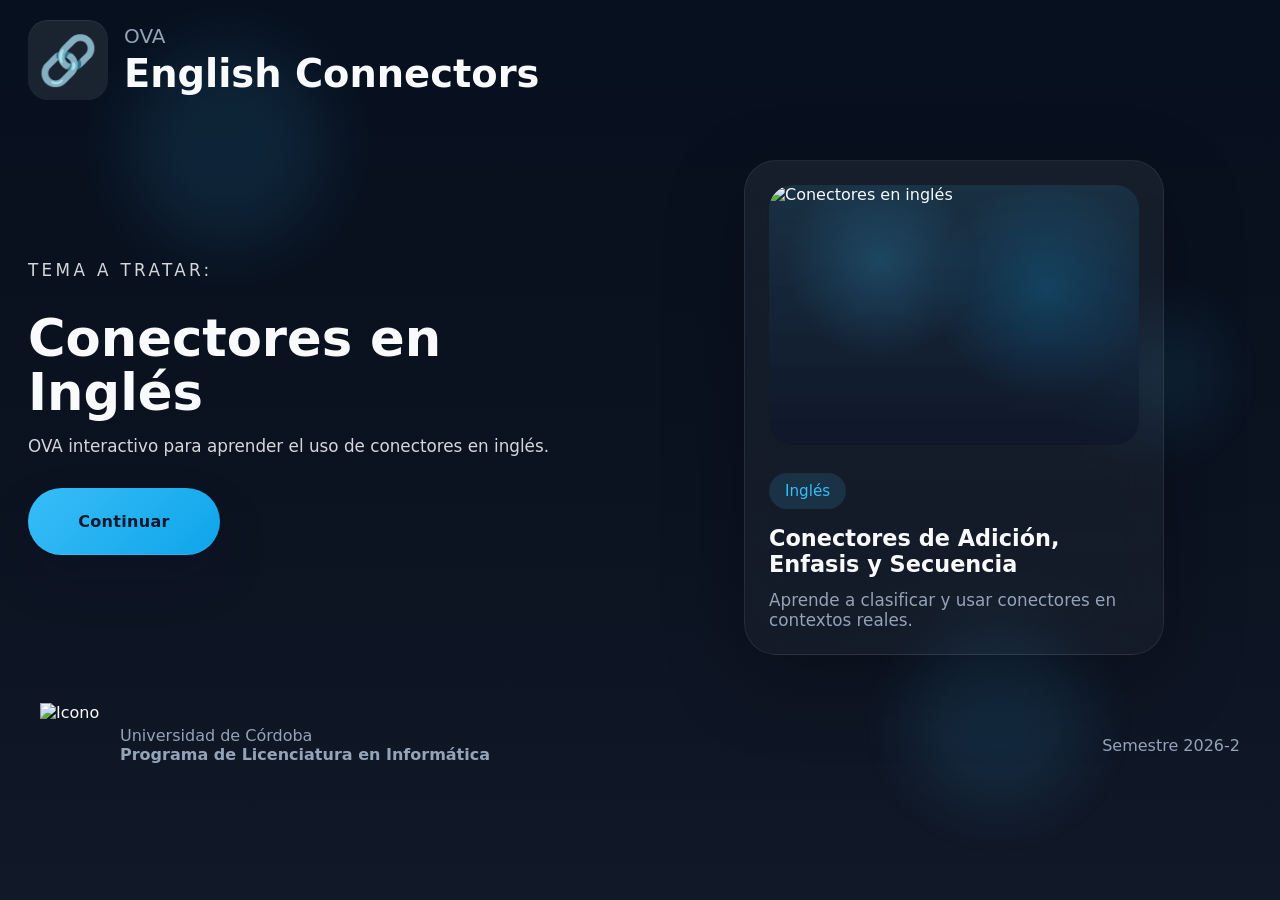
==== index.html @ f87dc325 "Merge pull request #2 from acevedocristian650-ai/w sisa" ====
<!DOCTYPE html>
<html lang="es">
<head>
  <meta charset="UTF-8" />
  <meta name="viewport" content="width=device-width, initial-scale=1.0" />
  <title>OVA - English Connectors</title>
  <link rel="stylesheet" href="styles.css" />
</head>
<body>
  <div class="landing-page">
    <div class="landing-topbar">
      <div class="brand-logo">
        <span class="brand-icon">🔗</span>
        <div>
          <p class="brand-label">OVA</p>
          <h1 class="brand-title">English Connectors</h1>
        </div>
      </div>
    </div>

    <main class="landing-hero">
      <div class="hero-copy">
        <p class="eyebrow">Tema a tratar:</p>
        <h2>Conectores en Inglés</h2>
        <p>OVA interactivo para aprender el uso de conectores en inglés.</p>
        <a class="button button-primary" href="dashboard.html">Continuar</a>
      </div>

      <div class="hero-visual">
        <div class="hero-card">
          <div class="hero-image" aria-hidden="true">
            <img src="Conectores-en-ingles.webp" alt="Conectores en inglés" style="width: 100%; height: 100%; object-fit: cover; border-radius: 24px;" />
          </div>
          <div class="hero-copy-card">
            <span class="tag">Inglés</span>
            <h3>Conectores de Adición, Enfasis y Secuencia</h3>
            <p>Aprende a clasificar y usar conectores en contextos reales.</p>
          </div>
        </div>
      </div>
    </main>

    <div class="landing-background">
      <span class="bubble bubble-1"></span>
      <span class="bubble bubble-2"></span>
      <span class="bubble bubble-3"></span>
    </div>

    <footer class="footer footer-landing">
      <div class="footer-group">
        <div class="footer-brand">
          <img src="Escudo-Universidad-de-Cordoba-1.png" alt="Icono" width="64" height="84">
          <div>
            <p>Universidad de Córdoba</p>
            <strong>Programa de Licenciatura en Informática</strong>
          </div>
        </div>
        <p class="footer-meta">Semestre 2026-2</p>
      </div>
    </footer>
  </div>
</body>
</html>
---- styles.css ----
:root {
  --bg: #0b1220;
  --surface: #111827;
  --surface-soft: #161f34;
  --surface-bright: #1e293b;
  --surface-soft-light: #111827;
  --text: #f8fafc;
  --text-secondary: #94a3b8;
  --accent: #38bdf8;
  --accent-strong: #0ea5e9;
  --accent-soft: #7dd3fc;
  --success: #22c55e;
  --warning: #f59e0b;
  --danger: #ef4444;
  --border: rgba(148, 163, 184, 0.18);
  --shadow: 0 25px 80px rgba(0, 0, 0, 0.25);
}

* {
  box-sizing: border-box;
}

html {
  scroll-behavior: smooth;
  min-height: 100%;
}

body {
  margin: 0;
  min-height: 100vh;
  font-family: "Inter", system-ui, -apple-system, BlinkMacSystemFont, "Segoe UI", sans-serif;
  background: linear-gradient(180deg, #07101e 0%, #0b1220 55%, #111827 100%);
  color: var(--text);
}

a {
  color: inherit;
  text-decoration: none;
}

button,
.button {
  font: inherit;
  border: none;
  cursor: pointer;
  outline: none;
  text-decoration: none;
}

.button {
  display: inline-flex;
  align-items: center;
  justify-content: center;
  padding: 1.25rem 2.5rem;
  min-height: 4.2rem;
  min-width: 12rem;
  border-radius: 999px;
  letter-spacing: 0.02em;
  font-weight: 700;
  font-size: 1rem;
  background: linear-gradient(135deg, var(--accent), var(--accent-strong));
  color: #0f172a;
  box-shadow: 0 24px 45px rgba(15, 23, 42, 0.28), inset 0 -1px 0 rgba(255, 255, 255, 0.08);
  transition: transform 0.2s ease, background 0.2s ease, box-shadow 0.2s ease, filter 0.2s ease;
  will-change: transform, box-shadow;
}

.button:hover,
.button:focus-visible {
  transform: translateY(-2px) scale(1.02);
}

.button:focus-visible {
  box-shadow: 0 0 0 4px rgba(56, 189, 248, 0.18), 0 24px 45px rgba(15, 23, 42, 0.28);
}

.button:active {
  transform: translateY(0) scale(0.98);
}

.button-primary {
  background: linear-gradient(135deg, var(--accent), var(--accent-strong));
  color: #0f172a;
}

.button-secondary {
  background: linear-gradient(135deg, rgba(255, 255, 255, 0.08), rgba(255, 255, 255, 0.14));
  color: var(--text);
  border: 1px solid rgba(255, 255, 255, 0.14);
  box-shadow: 0 18px 35px rgba(15, 23, 42, 0.22);
}

.button-secondary:hover,
.button-secondary:focus-visible {
  background: linear-gradient(135deg, rgba(56, 189, 248, 0.16), rgba(255, 255, 255, 0.18));
  color: var(--text);
}

.landing-page,
.dashboard-page {
  min-height: 100vh;
  position: relative;
  display: flex;
  flex-direction: column;
}

.landing-topbar,
.dashboard-header {
  display: flex;
  justify-content: space-between;
  align-items: center;
  padding: 1.25rem 1.75rem;
  position: relative;
  z-index: 2;
}

.brand-logo,
.dashboard-brand {
  display: inline-flex;
  align-items: center;
  gap: 1rem;
}

.brand-icon,
.dashboard-icon {
  display: inline-flex;
  align-items: center;
  justify-content: center;
  width: 5rem;
  height: 5rem;
  border-radius: 20px;
  background: rgba(255, 255, 255, 0.08);
  color: var(--accent);
  font-size: 3rem;
  box-shadow: inset 0 1px 0 rgba(255, 255, 255, 0.08);
}

.brand-label,
.dashboard-label {
  margin: 0;
  color: var(--text-secondary);
  font-size: 1.25rem;
}

.brand-title,
.dashboard-title {
  margin: 0.15rem 0 0;
  font-size: clamp(2rem, 3vw, 3rem);
}

.hero-copy {
  max-width: 540px;
}

.eyebrow {
  font-size: 0.95rem;
  margin: 0 0 1rem;
  color: var(--accent-soft);
  text-transform: uppercase;
  letter-spacing: 0.2em;
}

.landing-hero {
  display: grid;
  grid-template-columns: 1fr 1fr;
  gap: 2rem;
  align-items: center;
  padding: 2.5rem 1.75rem 1.5rem;
  position: relative;
  z-index: 2;
}

.landing-hero h2 {
  font-size: clamp(2.2rem, 4vw, 3.2rem);
  line-height: 1.05;
  margin: 0 0 1rem;
}

.landing-hero p {
  font-size: 1.05rem;
  color: rgba(248, 250, 252, 0.85);
  margin: 0 0 2rem;
}

.hero-visual {
  display: flex;
  justify-content: center;
}

.hero-card {
  width: min(100%, 420px);
  border-radius: 32px;
  background: linear-gradient(180deg, rgba(255,255,255,0.06), rgba(255,255,255,0.03));
  border: 1px solid rgba(255, 255, 255, 0.08);
  padding: 1.5rem;
  box-shadow: var(--shadow);
  backdrop-filter: blur(18px);
}

.hero-image {
  position: relative;
  min-height: 260px;
  border-radius: 24px;
  background: radial-gradient(circle at 30% 30%, rgba(56, 189, 248, 0.2), transparent 30%),
              radial-gradient(circle at 75% 40%, rgba(14, 165, 233, 0.22), transparent 35%),
              linear-gradient(180deg, rgba(56, 189, 248, 0.12), rgba(15, 23, 42, 0.8));
  overflow: hidden;
  display: grid;
  place-items: center;
}

.math-symbol,
.hero-number {
  position: absolute;
  font-weight: 800;
  color: rgba(255,255,255,0.88);
  text-shadow: 0 20px 40px rgba(0,0,0,0.2);
}

.math-symbol.plus { top: 18%; left: 25%; font-size: 4.5rem; }
.math-symbol.minus { top: 58%; right: 16%; font-size: 5rem; }
.math-symbol.equals { bottom: 16%; left: 28%; font-size: 3.5rem; }
.hero-number { font-size: 6rem; }
.hero-number.small { top: 38%; right: 30%; font-size: 4rem; }

.hero-copy-card {
  margin-top: 1.75rem;
}

.tag {
  display: inline-flex;
  padding: 0.55rem 1rem;
  border-radius: 999px;
  background: rgba(56, 189, 248, 0.14);
  color: var(--accent);
  font-size: 0.95rem;
  margin-bottom: 1rem;
}

.hero-copy-card h3 {
  margin: 0 0 0.85rem;
  font-size: 1.4rem;
}

.hero-copy-card p {
  margin: 0;
  color: var(--text-secondary);
}

.landing-background {
  position: absolute;
  inset: 0;
  overflow: hidden;
  z-index: 1;
}

.bubble {
  position: absolute;
  border-radius: 999px;
  background: rgba(56, 189, 248, 0.12);
  filter: blur(30px);
  opacity: 0.9;
  animation: float 10s ease-in-out infinite alternate;
}

.bubble-1 { width: 200px; height: 200px; top: 5%; left: 10%; }
.bubble-2 { width: 180px; height: 180px; bottom: 10%; right: 15%; animation-duration: 12s; }
.bubble-3 { width: 120px; height: 120px; top: 35%; right: 5%; animation-duration: 8s; }

@keyframes float {
  from { transform: translateY(0px) translateX(0px); }
  to { transform: translateY(-32px) translateX(18px); }
}

.footer {
  position: relative;
  z-index: 2;
}

.footer-landing {
  padding: 1.5rem 1.75rem 2rem;
}

.footer-group {
  display: flex;
  flex-wrap: wrap;
  justify-content: space-between;
  align-items: center;
  gap: 1rem;
  max-width: 1200px;
  margin: 0 auto;
}

.footer-brand {
  display: flex;
  align-items: center;
  gap: 1rem;
}

.footer-logo {
  display: inline-flex;
  align-items: center;
  justify-content: center;
  width: 3rem;
  height: 3rem;
  border-radius: 14px;
  background: rgba(56, 189, 248, 0.16);
  font-size: 1.5rem;
}

.footer-brand p,
.footer-brand strong,
.footer-meta {
  margin: 0;
  color: var(--text-secondary);
}

.dashboard-page {
  min-height: 100vh;
  background: linear-gradient(180deg, #07101e 0%, #0c1526 45%, #0d172b 100%);
}

.dashboard-header {
  border-bottom: 1px solid rgba(255,255,255,0.08);
}

.dashboard-title {
  font-size: clamp(1.6rem, 2.5vw, 2.2rem);
}

.dashboard-layout {
  display: grid;
  grid-template-columns: 280px 1fr;
  gap: 1.5rem;
  padding: 2rem;
  max-width: 1400px;
  margin: 0 auto 3rem;
}

.sidebar {
  background: rgba(255,255,255,0.04);
  border: 1px solid rgba(255,255,255,0.08);
  border-radius: 28px;
  padding: 1.5rem;
  min-height: 620px;
  display: flex;
  flex-direction: column;
  gap: 1rem;
}

.sidebar h2 {
  margin: 0 0 1rem;
  font-size: 1.05rem;
  color: var(--text-secondary);
  letter-spacing: 0.08em;
  text-transform: uppercase;
}

.nav-link {
  display: grid;
  grid-template-columns: auto 1fr;
  gap: 1rem;
  align-items: center;
  padding: 1.1rem 1rem;
  border-radius: 22px;
  background: rgba(255, 255, 255, 0.04);
  color: var(--text);
  box-shadow: 0 12px 30px rgba(0, 0, 0, 0.12);
  transition: background 0.2s ease, transform 0.2s ease, box-shadow 0.2s ease;
}

.nav-link:hover,
.nav-link.active {
  background: rgba(56, 189, 248, 0.18);
  transform: translateX(4px);
  box-shadow: 0 18px 40px rgba(8, 25, 52, 0.18);
}

.nav-link:focus-visible {
  outline: none;
  box-shadow: 0 0 0 4px rgba(56, 189, 248, 0.18), 0 12px 30px rgba(0, 0, 0, 0.12);
}

.nav-link-icon {
  width: 4.5rem;
  height: 4.5rem;
  border-radius: 20px;
  display: grid;
  place-items: center;
  background: rgba(255,255,255,0.08);
  font-size: 3rem;
}

.nav-link span {
  display: block;
}

.nav-link .nav-label {
  font-weight: 600;
}

.nav-link .nav-description {
  font-size: 0.92rem;
  color: var(--text-secondary);
}

.dashboard-main {
  display: grid;
  gap: 1.5rem;
}

.panel {
  display: none;
}

.panel.active {
  display: block;
}

.panel-card {
  background: rgba(255,255,255,0.04);
  border: 1px solid rgba(255,255,255,0.08);
  border-radius: 28px;
  padding: 2rem;
  box-shadow: var(--shadow);
}

.panel-card h2 {
  margin-top: 0;
  font-size: clamp(1.4rem, 2.2vw, 1.9rem);
  font-weight: 800;
  color: var(--text);
  margin-bottom: 0.8rem;
}

.evaluation-meta {
  display: flex;
  align-items: flex-start;
  justify-content: space-between;
  gap: 1rem;
  flex-wrap: wrap;
}

.evaluation-score {
  font-size: clamp(2rem, 4vw, 3.5rem);
  font-weight: 900;
  color: var(--accent);
  line-height: 1;
  min-width: 9rem;
  text-align: right;
}

.evaluation-score.success {
  color: var(--success);
}

.evaluation-score.error {
  color: var(--danger);
}

.evaluation-score.warning {
  color: var(--warning);
}

.panel-card p,
.panel-card li {
  color: var(--text-secondary);
}

.debate-activity {
  margin: 1.75rem 0 2.5rem;
  padding: 1.5rem;
  border: 1px solid var(--border);
  border-radius: 22px;
  background: rgba(17, 24, 39, 0.62);
}

.debate-activity h3 {
  margin-top: 0;
}

.debate-activity h4 {
  margin: 1.5rem 0 0.5rem;
  font-size: 1.1rem;
}

.debate-intro,
.debate-instructions {
  margin-bottom: 1rem;
}

.activity-meta {
  display: grid;
  grid-template-columns: repeat(auto-fit, minmax(220px, 1fr));
  gap: 0.75rem;
  margin: 1.25rem 0;
}

.activity-meta div {
  padding: 0.9rem 1rem;
  border: 1px solid var(--border);
  border-radius: 14px;
  background: rgba(255, 255, 255, 0.035);
}

.activity-meta dt {
  margin-bottom: 0.3rem;
  color: var(--accent-soft);
  font-weight: 700;
}

.activity-meta dd {
  margin: 0;
  color: var(--text-secondary);
}

.debate-transcript {
  display: grid;
  gap: 0.75rem;
  margin: 1rem 0 1.25rem;
}

.debate-line {
  margin: 0;
  padding: 1rem;
  border: 1px solid var(--border);
  border-radius: 14px;
  background: rgba(255, 255, 255, 0.035);
  line-height: 1.8;
}

.debate-line strong {
  color: var(--accent-soft);
}

.debate-select {
  max-width: 100%;
  margin: 0.15rem 0.2rem;
  padding: 0.35rem 0.55rem;
  border: 1px solid rgba(56, 189, 248, 0.45);
  border-radius: 8px;
  background: var(--surface-bright);
  color: var(--text);
  font: inherit;
}

.debate-select:focus-visible,
.debate-select.correct {
  outline: 2px solid var(--success);
  outline-offset: 2px;
}

.debate-select.incorrect {
  outline: 2px solid var(--danger);
  outline-offset: 2px;
}

.glossary-term {
  color: var(--accent-soft);
  text-decoration: underline dotted;
  text-underline-offset: 3px;
  cursor: help;
}

.glossary-term:focus-visible {
  outline: 2px solid var(--accent);
  outline-offset: 2px;
  border-radius: 2px;
}

.sr-only {
  position: absolute;
  width: 1px;
  height: 1px;
  padding: 0;
  margin: -1px;
  overflow: hidden;
  clip: rect(0, 0, 0, 0);
  white-space: nowrap;
  border: 0;
}

.debate-feedback:not([hidden]),
#purpose-feedback:not([hidden]) {
  display: block;
  margin-top: 1rem;
  padding: 1rem 1.1rem;
  border-radius: 14px;
  line-height: 1.6;
}

.debate-feedback p {
  margin: 0.35rem 0;
}

.debate-purpose {
  margin-top: 1.75rem;
  padding-top: 1rem;
  border-top: 1px solid var(--border);
}

.debate-purpose-options {
  display: grid;
  gap: 0.75rem;
  margin: 1rem 0;
}

.argument-activity {
  margin: 1.75rem 0 2.5rem;
  padding: 1.5rem;
  border: 1px solid var(--border);
  border-radius: 22px;
  background: rgba(17, 24, 39, 0.62);
}

.argument-activity h3 {
  margin-top: 0;
}

.argument-activity h4 {
  margin: 0 0 0.85rem;
  color: var(--accent-soft);
}

.highlight-tools {
  display: flex;
  flex-wrap: wrap;
  align-items: center;
  gap: 0.65rem;
  margin: 1.25rem 0;
}

.highlight-tool {
  min-height: 2.8rem;
  padding: 0.65rem 0.9rem;
  border: 1px solid var(--border);
  border-radius: 12px;
  background: rgba(255, 255, 255, 0.07);
  color: var(--text);
  font: inherit;
  font-size: 0.9rem;
  cursor: pointer;
}

.highlight-tool[aria-pressed="true"],
.highlight-tool:hover,
.highlight-tool:focus-visible {
  border-color: var(--accent);
  background: rgba(56, 189, 248, 0.17);
}

.highlight-tool.highlight-clear {
  color: var(--text-secondary);
}

.highlight-status {
  color: var(--text-secondary);
  font-size: 0.9rem;
}

.split-screen-reader {
  display: grid;
  grid-template-columns: repeat(2, minmax(0, 1fr));
  gap: 1rem;
  margin: 1.25rem 0;
}

.opinion-text {
  padding: 1.25rem;
  border: 1px solid var(--border);
  border-radius: 18px;
  background: rgba(255, 255, 255, 0.04);
}

.opinion-text p {
  line-height: 1.8;
}

.opinion-text .text-source-note {
  margin-bottom: 0;
  padding-top: 0.85rem;
  border-top: 1px solid var(--border);
  font-size: 0.88rem;
}

.highlight-token {
  margin: 0;
  padding: 0.08rem 0.2rem;
  border: 1px dashed rgba(148, 163, 184, 0.5);
  border-radius: 4px;
  background: transparent;
  color: var(--text);
  font: inherit;
  cursor: pointer;
}

.highlight-token:hover,
.highlight-token:focus-visible {
  outline: 2px solid var(--accent);
  outline-offset: 2px;
}

.highlight-token.highlighted-cause {
  border-color: #38bdf8;
  background: rgba(56, 189, 248, 0.3);
  color: #e0f2fe;
}

.highlight-token.highlighted-contrast {
  border-color: #fb923c;
  background: rgba(251, 146, 60, 0.28);
  color: #ffedd5;
}

.highlight-token.highlight-correct {
  box-shadow: 0 0 0 2px rgba(34, 197, 94, 0.7);
}

.highlight-token.highlight-incorrect {
  box-shadow: 0 0 0 2px rgba(239, 68, 68, 0.75);
}

.argument-judgment {
  margin-top: 1.75rem;
  padding-top: 1.25rem;
  border-top: 1px solid var(--border);
}

.argument-options {
  display: grid;
  gap: 0.75rem;
  margin: 1rem 0;
}

@media (max-width: 720px) {
  .split-screen-reader {
    grid-template-columns: 1fr;
  }
}

.ethical-simulator {
  margin: 1.75rem 0 2.5rem;
  padding: 1.5rem;
  border: 1px solid var(--border);
  border-radius: 22px;
  background: rgba(17, 24, 39, 0.62);
}

.ethical-simulator h3 {
  margin-top: 0;
}

.ethical-simulator h4 {
  margin: 1.5rem 0 0.75rem;
  color: var(--accent-soft);
}

.simulator-instructions {
  margin-bottom: 0.75rem;
}

.simulated-data-note {
  padding: 0.8rem 1rem;
  border-left: 3px solid var(--warning);
  border-radius: 8px;
  background: rgba(245, 158, 11, 0.08);
  font-size: 0.92rem;
}

.phone-evidence-grid {
  display: grid;
  grid-template-columns: repeat(auto-fit, minmax(230px, 1fr));
  gap: 1rem;
  margin: 1.25rem 0;
}

.phone-evidence-card {
  display: flex;
  flex-direction: column;
  align-items: flex-start;
  padding: 1.15rem;
  border: 1px solid var(--border);
  border-radius: 18px;
  background: rgba(255, 255, 255, 0.045);
}

.evidence-category {
  margin-bottom: 0.7rem;
  color: var(--accent-soft);
  font-size: 0.86rem;
  font-weight: 700;
  text-transform: uppercase;
  letter-spacing: 0.04em;
}

.evidence-stat {
  color: var(--text);
  font-size: 1.8rem;
  font-weight: 800;
}

.phone-evidence-card p {
  margin: 0.4rem 0 0.75rem;
}

.phone-evidence-card blockquote {
  margin: 0 0 0.85rem;
  padding-left: 0.85rem;
  border-left: 2px solid rgba(56, 189, 248, 0.55);
  color: var(--text);
  font-style: italic;
}

.evidence-source {
  margin-top: auto;
  color: var(--text-secondary);
  font-size: 0.78rem;
}

.stance-choices {
  display: flex;
  flex-wrap: wrap;
  gap: 0.75rem;
  margin: 1rem 0;
}

.stance-choice {
  min-height: 3rem;
  padding: 0.8rem 1.2rem;
  border: 1px solid rgba(56, 189, 248, 0.38);
  border-radius: 14px;
  background: rgba(56, 189, 248, 0.1);
  color: var(--text);
  font: inherit;
  font-weight: 700;
  cursor: pointer;
  transition: background 0.2s ease, transform 0.2s ease;
}

.stance-choice:hover,
.stance-choice:focus-visible,
.stance-choice[aria-pressed="true"] {
  background: rgba(56, 189, 248, 0.25);
  transform: translateY(-1px);
}

.phone-dialogue:not([hidden]) {
  margin-top: 1.25rem;
  padding: 1.25rem;
  border: 1px solid var(--border);
  border-radius: 18px;
  background: rgba(255, 255, 255, 0.035);
}

.dialogue-progress {
  margin-top: 0;
  color: var(--text-secondary);
  font-size: 0.9rem;
}

.rector-line {
  padding: 1rem;
  border-radius: 14px;
  background: rgba(56, 189, 248, 0.1);
  color: var(--text);
  line-height: 1.7;
}

.dialogue-choices {
  display: grid;
  gap: 0.75rem;
}

.decision-option {
  padding: 1rem;
  border: 1px solid var(--border);
  border-radius: 14px;
  background: rgba(255, 255, 255, 0.045);
  color: var(--text);
  font: inherit;
  line-height: 1.6;
  text-align: left;
  cursor: pointer;
  transition: background 0.2s ease, border-color 0.2s ease;
}

.decision-option:hover,
.decision-option:focus-visible {
  border-color: var(--accent);
  background: rgba(56, 189, 248, 0.12);
}

.decision-option.correct {
  border-color: rgba(34, 197, 94, 0.7);
  background: rgba(34, 197, 94, 0.14);
}

.decision-option.incorrect {
  border-color: rgba(239, 68, 68, 0.7);
  background: rgba(239, 68, 68, 0.14);
}

#dialogue-feedback:not([hidden]),
.simulator-result:not([hidden]) {
  display: block;
  margin: 1rem 0;
  padding: 1rem 1.1rem;
  border-radius: 14px;
  line-height: 1.6;
}

@media (max-width: 620px) {
  .ethical-simulator {
    padding: 1rem;
  }

  .stance-choices {
    flex-direction: column;
  }
}

.logic-puzzle {
  margin: 1.75rem 0 2.5rem;
  padding: 1.5rem;
  border: 1px solid var(--border);
  border-radius: 22px;
  background: rgba(17, 24, 39, 0.62);
}

.logic-puzzle h3 {
  margin-top: 0;
}

.punctuation-infographic {
  margin: 1.25rem 0;
  border: 1px solid var(--border);
  border-radius: 14px;
  background: rgba(255, 255, 255, 0.04);
}

.punctuation-infographic summary {
  padding: 1rem;
  color: var(--accent-soft);
  font-weight: 700;
  cursor: pointer;
}

.punctuation-guide {
  padding: 0 1rem 1rem;
}

.punctuation-guide li {
  margin: 0.45rem 0;
}

.punctuation-guide code {
  color: #bae6fd;
}

.logic-workspace {
  display: grid;
  grid-template-columns: minmax(220px, 0.8fr) minmax(0, 1.6fr);
  gap: 1.25rem;
  margin: 1.25rem 0;
  align-items: start;
}

.logic-bank-panel,
.logic-timeline-panel {
  min-width: 0;
  padding: 1rem;
  border: 1px solid var(--border);
  border-radius: 18px;
  background: rgba(255, 255, 255, 0.035);
}

.logic-bank-panel h4,
.logic-timeline-panel h4 {
  margin-top: 0.25rem;
  color: var(--accent-soft);
}

.logic-bank {
  display: grid;
  gap: 0.65rem;
  min-height: 5rem;
}

.logic-block {
  width: 100%;
  padding: 0.85rem;
  border: 1px solid rgba(56, 189, 248, 0.35);
  border-radius: 12px;
  background: rgba(56, 189, 248, 0.08);
  color: var(--text);
  font: inherit;
  line-height: 1.5;
  text-align: left;
  cursor: grab;
}

.logic-block:hover,
.logic-block:focus-visible,
.logic-block.selected {
  border-color: var(--accent);
  background: rgba(56, 189, 248, 0.18);
}

.logic-block.dragging {
  opacity: 0.55;
}

.logic-slot {
  display: grid;
  grid-template-columns: 2rem minmax(0, 1fr);
  gap: 0.65rem;
  align-items: center;
  margin: 0.55rem 0;
}

.logic-slot-number {
  display: grid;
  width: 2rem;
  height: 2rem;
  place-items: center;
  border-radius: 50%;
  background: rgba(56, 189, 248, 0.14);
  color: var(--accent-soft);
  font-weight: 700;
}

.logic-drop-area {
  display: grid;
  min-height: 4.25rem;
  padding: 0.45rem;
  border: 2px dashed rgba(148, 163, 184, 0.35);
  border-radius: 14px;
  background: rgba(255, 255, 255, 0.025);
}

.logic-drop-area:empty::before {
  align-self: center;
  padding: 0.5rem;
  color: var(--text-secondary);
  content: "Drop a text block here";
  font-size: 0.88rem;
  text-align: center;
}

.logic-drop-area.dragover,
.logic-bank.dragover {
  border-color: var(--accent);
  background: rgba(56, 189, 248, 0.11);
}

.logic-slot.correct .logic-drop-area {
  border-color: var(--success);
}

.logic-slot.incorrect .logic-drop-area,
.logic-link.incorrect {
  border-color: var(--danger);
}

.logic-link {
  display: grid;
  grid-template-columns: repeat(2, minmax(0, 1fr));
  gap: 0.65rem;
  margin: 0.6rem 0 0.6rem 2.65rem;
  padding: 0.75rem;
  border: 1px solid var(--border);
  border-radius: 12px;
  background: rgba(255, 255, 255, 0.025);
}

.logic-link label {
  display: grid;
  gap: 0.35rem;
  color: var(--text-secondary);
  font-size: 0.84rem;
}

.logic-connector,
.logic-punctuation {
  min-width: 0;
  padding: 0.6rem;
  border: 1px solid var(--border);
  border-radius: 9px;
  background: var(--surface-bright);
  color: var(--text);
  font: inherit;
  font-size: 0.88rem;
}

.logic-selection-status {
  min-height: 1.4rem;
  margin-bottom: 0;
  color: var(--text-secondary);
  font-size: 0.85rem;
}

.logic-reconstruction:not([hidden]) {
  display: block;
  margin-top: 1rem;
  padding: 1rem 1.1rem;
  border: 1px solid rgba(34, 197, 94, 0.35);
  border-radius: 14px;
  background: rgba(34, 197, 94, 0.08);
}

.logic-reconstruction h4 {
  margin: 0 0 0.5rem;
  color: var(--success);
}

.logic-reconstruction p {
  margin-bottom: 0;
  line-height: 1.7;
}

@media (max-width: 820px) {
  .logic-workspace {
    grid-template-columns: 1fr;
  }
}

@media (max-width: 520px) {
  .logic-puzzle {
    padding: 1rem;
  }

  .logic-link {
    grid-template-columns: 1fr;
    margin-left: 1.5rem;
  }
}

.fake-news-activity {
  margin: 1.75rem 0 2.5rem;
  padding: 1.5rem;
  border: 1px solid var(--border);
  border-radius: 22px;
  background: rgba(17, 24, 39, 0.62);
}

.fake-news-activity h3 {
  margin-top: 0;
}

.fake-news-wall {
  display: grid;
  grid-template-columns: repeat(auto-fit, minmax(280px, 1fr));
  gap: 1rem;
  margin: 1.25rem 0;
}

.fake-news-card {
  padding: 1rem;
  border: 1px solid var(--border);
  border-radius: 18px;
  background: rgba(255, 255, 255, 0.035);
}

.social-capture {
  margin-bottom: 1rem;
  padding: 1rem;
  border: 1px solid rgba(148, 163, 184, 0.25);
  border-radius: 14px;
  background: linear-gradient(145deg, rgba(30, 41, 59, 0.95), rgba(15, 23, 42, 0.9));
}

.social-post-header {
  display: flex;
  align-items: center;
  gap: 0.65rem;
}

.social-post-header small {
  display: block;
  margin-top: 0.15rem;
  color: var(--text-secondary);
}

.social-avatar {
  display: grid;
  flex: 0 0 2.4rem;
  width: 2.4rem;
  height: 2.4rem;
  place-items: center;
  border-radius: 50%;
  background: rgba(56, 189, 248, 0.2);
  color: var(--accent-soft);
  font-size: 0.82rem;
  font-weight: 800;
}

.viral-label {
  margin-left: auto;
  padding: 0.3rem 0.45rem;
  border-radius: 6px;
  background: rgba(239, 68, 68, 0.12);
  color: #fca5a5;
  font-size: 0.65rem;
  font-weight: 800;
  text-align: center;
}

.social-post-text {
  margin: 1rem 0 0;
  color: var(--text);
  line-height: 1.65;
}

.misused-connector {
  padding: 0.08rem 0.2rem;
  border-radius: 4px;
  background: rgba(251, 146, 60, 0.23);
  color: #fed7aa;
}

.factcheck-question {
  display: grid;
  gap: 0.65rem;
  min-width: 0;
  margin: 1rem 0;
  padding: 0;
  border: 0;
}

.factcheck-question legend {
  margin-bottom: 0.7rem;
  color: var(--text);
  font-weight: 700;
  line-height: 1.5;
}

.factcheck-question .quiz-option {
  align-items: flex-start;
  font-size: 0.9rem;
  line-height: 1.5;
}

.repair-label {
  display: block;
  margin: 1rem 0 0.5rem;
  color: var(--accent-soft);
  font-size: 0.92rem;
  font-weight: 700;
}

.fake-rewrite {
  display: block;
  width: 100%;
  min-height: 6rem;
  resize: vertical;
  padding: 0.85rem;
  border: 1px solid var(--border);
  border-radius: 12px;
  background: rgba(15, 23, 42, 0.8);
  color: var(--text);
  font: inherit;
  line-height: 1.5;
}

.fake-rewrite:focus-visible {
  outline: 2px solid var(--accent);
  outline-offset: 2px;
}

.fake-news-card.correct {
  border-color: rgba(34, 197, 94, 0.45);
}

.fake-news-card.incorrect {
  border-color: rgba(239, 68, 68, 0.45);
}

.fake-post-feedback:not([hidden]),
#fake-news-summary:not([hidden]) {
  display: block;
  margin-top: 0.8rem;
  padding: 0.8rem 0.9rem;
  border-radius: 12px;
  font-size: 0.9rem;
  line-height: 1.55;
}

.fake-news-actions {
  display: flex;
  flex-wrap: wrap;
  gap: 0.75rem;
}

@media (max-width: 620px) {
  .fake-news-activity {
    padding: 1rem;
  }
}

/* Recursos: lista de páginas y lecturas (mayor tamaño y negrita) */
.resources-list {
  list-style: none;
  padding: 0;
  margin: 0;
  display: grid;
  gap: 0.6rem;
}
.resource-links .resources-list li a,
.resources-list li a {
  font-size: 1.05rem;
  font-weight: 700;
  color: var(--text);
  text-decoration: underline;
}

/* Layout y estilos para Recursos */
.resources-grid {
  display: grid;
  grid-template-columns: 1fr 360px;
  gap: 1.25rem;
  align-items: start;
}

.resource-videos .video-list {
  display: grid;
  gap: 0.9rem;
}

.resource-links h3,
.resource-videos h3 {
  font-size: 1.15rem;
  font-weight: 800;
  color: var(--text);
  margin: 0 0 0.6rem 0;
}

.nav-link .nav-label {
  font-size: 1.05rem;
  font-weight: 800;
}

@media (max-width: 900px) {
  .dashboard-layout { grid-template-columns: 1fr; padding: 1rem; }
  .sidebar { min-height: auto; }
  .resources-grid { grid-template-columns: 1fr; }
  .video-frame { max-height: 320px; }
}

.video-frame,
.embed-frame {
  width: 100%;
  height: auto;
  aspect-ratio: 16/9;
  max-height: 480px;
  border: 0;
  border-radius: 22px;
  overflow: hidden;
  background: #020617;
}

.activity-grid {
  display: grid;
  gap: 1.5rem;
  grid-template-columns: repeat(auto-fit, minmax(240px, 1fr));
}

.embed-card {
  display: flex;
  flex-direction: column;
  gap: 1rem;
  padding: 1.25rem;
  border-radius: 24px;
  background: rgba(255,255,255,0.04);
  border: 1px solid rgba(255,255,255,0.08);
}

.embed-card h3 {
  margin: 0;
}

.embed-placeholder {
  min-height: 220px;
  border-radius: 18px;
  background: rgba(15, 23, 42, 0.8);
  display: grid;
  place-items: center;
  color: var(--text-secondary);
  text-align: center;
  padding: 1rem;
  font-size: 0.95rem;
}

.quiz-card {
  display: grid;
  gap: 1.5rem;
}

.question {
  background: rgba(255,255,255,0.04);
  border: 1px solid rgba(255,255,255,0.08);
  border-radius: 22px;
  padding: 1.5rem;
}

.question h3 {
  margin: 0 0 0.75rem;
  font-size: 1rem;
}

.options {
  display: grid;
  gap: 0.75rem;
}

.option {
  display: flex;
  align-items: center;
  gap: 0.75rem;
  padding: 0.9rem 1rem;
  border-radius: 16px;
  background: rgba(255,255,255,0.04);
  border: 1px solid rgba(255,255,255,0.08);
  transition: background 0.2s ease, border-color 0.2s ease, color 0.2s ease;
}

.option.correct {
  background: rgba(34, 197, 94, 0.15);
  border-color: rgba(34, 197, 94, 0.6);
  color: #22c55e;
}

.option.incorrect {
  background: rgba(239, 68, 68, 0.15);
  border-color: rgba(239, 68, 68, 0.6);
  color: #ef4444;
}

.option input {
  accent-color: var(--accent);
}

.question-feedback {
  margin-top: 0.85rem;
  font-size: 0.95rem;
  color: var(--text-secondary);
}

.question-feedback.error {
  color: #ef4444;
}

.question-feedback.success {
  color: #22c55e;
  color: #fff;
  font-weight: 600;
}

.resource-list,
.credits-grid {
  display: grid;
  gap: 1rem;
}

.resource-item,
.person-card {
  display: flex;
  gap: 4rem;
  align-items: center;
  padding: 2rem 2rem;
  border-radius: 20px;
  background: rgba(255,255,255,0.04);
  border: 1px solid rgba(255,255,255,0.08);
}

.resource-item span {
  width: 3rem;
  height: 3rem;
  border-radius: 16px;
  display: grid;
  place-items: center;
  background: rgba(56,189,248,0.16);
  font-size: 1.2rem;
}

.person-card {
  align-items: flex-start;
}

.person-avatar {
  width: 5rem;
  height: 5rem;
  border-radius: 18px;
  object-fit: cover;
  flex-shrink: 0;
  display: block;
  border: 1px solid rgba(56,189,248,0.3);
}

.person-details p,
.resource-details p {
  margin: 0.25rem 0 0;
  color: var(--text-secondary);
}

.person-details strong,
.resource-title {
  display: block;
  font-weight: 600;
}

.footer.dashboard-footer {
  padding: 2rem 2rem 3rem;
}

/* Drag and Drop Styles */
.drag-drop-container {
  display: grid;
  grid-template-columns: 1fr 1fr;
  gap: 2rem;
  margin: 2rem 0;
}

.drag-source {
  background: rgba(255, 255, 255, 0.04);
  border: 2px dashed rgba(56, 189, 248, 0.4);
  border-radius: 24px;
  padding: 1.5rem;
  min-height: 300px;
  display: flex;
  flex-direction: column;
}

.draggable-words {
  display: flex;
  flex-wrap: wrap;
  gap: 0.75rem;
}

.draggable {
  padding: 0.65rem 1rem;
  border-radius: 16px;
  background: linear-gradient(135deg, rgba(56, 189, 248, 0.2), rgba(14, 165, 233, 0.2));
  border: 1px solid rgba(56, 189, 248, 0.4);
  color: var(--accent-soft);
  cursor: grab;
  font-size: 0.95rem;
  font-weight: 500;
  transition: transform 0.2s ease, box-shadow 0.2s ease, background 0.2s ease;
  user-select: none;
}

.draggable:hover {
  transform: translateY(-2px);
  box-shadow: 0 8px 16px rgba(56, 189, 248, 0.2);
}

.draggable.dragging {
  opacity: 0.6;
  cursor: grabbing;
  background: rgba(56, 189, 248, 0.3);
}

.drop-zones {
  display: grid;
  grid-template-columns: repeat(auto-fit, minmax(140px, 1fr));
  gap: 1.25rem;
}

.drop-zone {
  background: rgba(255, 255, 255, 0.04);
  border: 2px solid rgba(56, 189, 248, 0.25);
  border-radius: 20px;
  padding: 1rem;
  min-height: 300px;
  display: flex;
  flex-direction: column;
  transition: border-color 0.2s ease, background 0.2s ease;
}

.drop-zone h4 {
  margin: 0 0 1rem 0;
  font-size: 1.05rem;
  color: var(--accent);
  text-align: center;
}

.drop-area {
  flex: 1;
  border-radius: 16px;
  background: rgba(56, 189, 248, 0.08);
  border: 2px dashed rgba(56, 189, 248, 0.2);
  padding: 0.75rem;
  display: flex;
  flex-wrap: wrap;
  gap: 0.5rem;
  align-content: flex-start;
  transition: background 0.2s ease, border-color 0.2s ease;
}

.drop-zone.dragover .drop-area {
  background: rgba(56, 189, 248, 0.15);
  border-color: rgba(56, 189, 248, 0.4);
}

.dropped-word {
  padding: 0.6rem 0.9rem;
  border-radius: 12px;
  background: rgba(56, 189, 248, 0.25);
  border: 1px solid rgba(56, 189, 248, 0.5);
  color: var(--text);
  font-size: 0.9rem;
  font-weight: 500;
  cursor: move;
  transition: background 0.2s ease;
}

.dropped-word:hover {
  background: rgba(56, 189, 248, 0.3);
}

.dropped-word.correct {
  background: rgba(34, 197, 94, 0.2);
  border-color: rgba(34, 197, 94, 0.5);
  color: #22c55e;
}

.dropped-word.incorrect {
  background: rgba(239, 68, 68, 0.2);
  border-color: rgba(239, 68, 68, 0.5);
  color: #ef4444;
}

.result-box.success {
  background: rgba(34, 197, 94, 0.15);
  color: #22c55e;
  border: 1px solid rgba(34, 197, 94, 0.3);
}

.result-box.error {
  background: rgba(239, 68, 68, 0.15);
  color: #ef4444;
  border: 1px solid rgba(239, 68, 68, 0.3);
}

/* Matching Activity */
.matching-container {
  display: grid;
  grid-template-columns: 1fr 1fr;
  gap: 2rem;
  margin: 1.5rem 0;
}

/* Connector Quiz Activity */
.connector-quiz {
  display: grid;
  gap: 1.25rem;
  margin: 1.5rem 0;
}

.quiz-card-item {
  padding: 1.5rem;
  border-radius: 22px;
  background: rgba(255,255,255,0.04);
  border: 1px solid rgba(255,255,255,0.08);
}

.quiz-question {
  margin: 0 0 1rem;
  font-size: 1rem;
  color: var(--text);
}

.quiz-options {
  display: grid;
  gap: 0.75rem;
}

.quiz-option {
  display: flex;
  align-items: center;
  gap: 0.75rem;
  background: rgba(255,255,255,0.05);
  border: 1px solid rgba(255,255,255,0.08);
  border-radius: 16px;
  padding: 0.95rem 1rem;
  cursor: pointer;
  transition: background 0.2s ease, transform 0.2s ease;
  user-select: none;
}

.quiz-option:hover {
  background: rgba(56, 189, 248, 0.16);
  transform: translateX(2px);
}

.quiz-option.correct {
  border-color: rgba(34,197,94,0.6);
  background: rgba(34,197,94,0.18);
}

.quiz-option.incorrect {
  border-color: rgba(239,68,68,0.6);
  background: rgba(239,68,68,0.18);
}

.quiz-option input {
  accent-color: var(--accent);
}

.quiz-explanation {
  margin: 1rem 0 0;
  padding: 1rem 1.1rem;
  border-radius: 16px;
  background: rgba(255,255,255,0.04);
  color: var(--text-secondary);
}

.quiz-explanation.success {
  background: rgba(34,197,94,0.12);
  color: #22c55e;
}

.quiz-explanation.error {
  background: rgba(239,68,68,0.12);
  color: #ef4444;
}

.matching-left,
.matching-right {
  display: flex;
  flex-direction: column;
  gap: 0.75rem;
}

.matching-item {
  padding: 1rem 1.25rem;
  border-radius: 16px;
  background: rgba(255,255,255,0.04);
  border: 2px solid rgba(56, 189, 248, 0.25);
  color: var(--text);
  cursor: pointer;
  transition: all 0.2s ease;
  font-size: 0.95rem;
  font-weight: 500;
}

.matching-item:hover {
  background: rgba(56, 189, 248, 0.12);
  border-color: rgba(56, 189, 248, 0.4);
  transform: translateX(4px);
}

.matching-item.selected {
  background: rgba(56, 189, 248, 0.22);
  border-color: rgba(56, 189, 248, 0.6);
}

.matching-item.correct {
  background: rgba(34, 197, 94, 0.2);
  border-color: rgba(34, 197, 94, 0.5);
  color: #22c55e;
  cursor: default;
}

.matching-item.incorrect {
  background: rgba(239, 68, 68, 0.2);
  border-color: rgba(239, 68, 68, 0.5);
  color: #ef4444;
  cursor: default;
}

.matching-line {
  position: absolute;
  height: 2px;
  background: rgba(56, 189, 248, 0.3);
  pointer-events: none;
}

/* Fill Blanks Activity */
.fill-blanks {
  display: flex;
  flex-direction: column;
  gap: 1.5rem;
  margin: 1.5rem 0;
}

.sentence-blank {
  display: flex;
  flex-wrap: wrap;
  gap: 0.5rem;
  align-items: center;
  padding: 1rem 1.25rem;
  border-radius: 16px;
  background: rgba(255,255,255,0.04);
  border: 1px solid rgba(56, 189, 248, 0.25);
}

.sentence-word {
  color: var(--text-secondary);
  font-size: 0.95rem;
}

.sentence-input {
  padding: 0.65rem 1rem;
  border-radius: 12px;
  border: 2px solid rgba(56, 189, 248, 0.3);
  background: rgba(56, 189, 248, 0.08);
  color: var(--text);
  min-width: 140px;
  font-size: 0.95rem;
  transition: border-color 0.2s ease;
}

.sentence-input:focus {
  outline: none;
  border-color: rgba(56, 189, 248, 0.6);
  background: rgba(56, 189, 248, 0.12);
}

.sentence-input.correct {
  border-color: rgba(34, 197, 94, 0.6);
  background: rgba(34, 197, 94, 0.1);
  color: #22c55e;
}

.sentence-input.incorrect {
  border-color: rgba(239, 68, 68, 0.6);
  background: rgba(239, 68, 68, 0.1);
  color: #ef4444;
}

/* Memory Game */
.memory-grid {
  display: grid;
  grid-template-columns: repeat(auto-fit, minmax(120px, 1fr));
  gap: 1rem;
  margin: 1.5rem 0;
}

.memory-card {
  aspect-ratio: 1;
  border-radius: 16px;
  background: linear-gradient(135deg, rgba(56, 189, 248, 0.2), rgba(14, 165, 233, 0.2));
  border: 2px solid rgba(56, 189, 248, 0.4);
  display: flex;
  align-items: center;
  justify-content: center;
  cursor: pointer;
  font-weight: 600;
  color: var(--accent-soft);
  transition: all 0.3s ease;
  user-select: none;
  font-size: 0.95rem;
  text-align: center;
  padding: 0.5rem;
}

.memory-card:hover:not(.matched) {
  transform: scale(1.05);
  background: linear-gradient(135deg, rgba(56, 189, 248, 0.3), rgba(14, 165, 233, 0.3));
}

.memory-card.flipped {
  background: linear-gradient(135deg, rgba(56, 189, 248, 0.3), rgba(14, 165, 233, 0.3));
  color: var(--text);
}

.memory-card.matched {
  background: linear-gradient(135deg, rgba(34, 197, 94, 0.2), rgba(34, 197, 94, 0.1));
  border-color: rgba(34, 197, 94, 0.5);
  color: #22c55e;
  cursor: default;
  animation: fadeOut 1.2s ease-out 0.5s forwards;
  pointer-events: none;
}

.memory-card.hidden {
  color: transparent;
}

@keyframes fadeOut {
  0% {
    opacity: 1;
    transform: scale(1);
  }
  100% {
    opacity: 0;
    transform: scale(0.8);
  }
}

.memory-instructions {
  padding: 1rem 1.25rem;
  border-radius: 16px;
  background: rgba(56, 189, 248, 0.1);
  border: 1px solid rgba(56, 189, 248, 0.3);
  color: var(--text-secondary);
  margin: 1rem 0 1.5rem 0;
  font-size: 0.95rem;
  line-height: 1.6;
}

@media (max-width: 1100px) {
  .dashboard-layout {
    grid-template-columns: 1fr;
  }

  .sidebar {
    min-height: auto;
  }
}

@media (max-width: 820px) {
  .landing-hero {
    grid-template-columns: 1fr;
    padding: 1.5rem 1.25rem 1rem;
  }

  .landing-topbar,
  .dashboard-header,
  .footer-landing,
  .footer.dashboard-footer {
    padding-left: 1rem;
    padding-right: 1rem;
  }

  .hero-card {
    padding: 1.25rem;
  }

  .button {
    padding: 1rem 2rem;
  }

  .drag-drop-container {
    grid-template-columns: 1fr;
  }
}

@media (max-width: 620px) {
  .brand-icon,
  .dashboard-icon {
    width: 2.7rem;
    height: 2.7rem;
    font-size: 1.1rem;
  }

  .landing-hero h2 {
    font-size: 2.6rem;
  }

  .hero-card {
    width: 100%;
  }
}
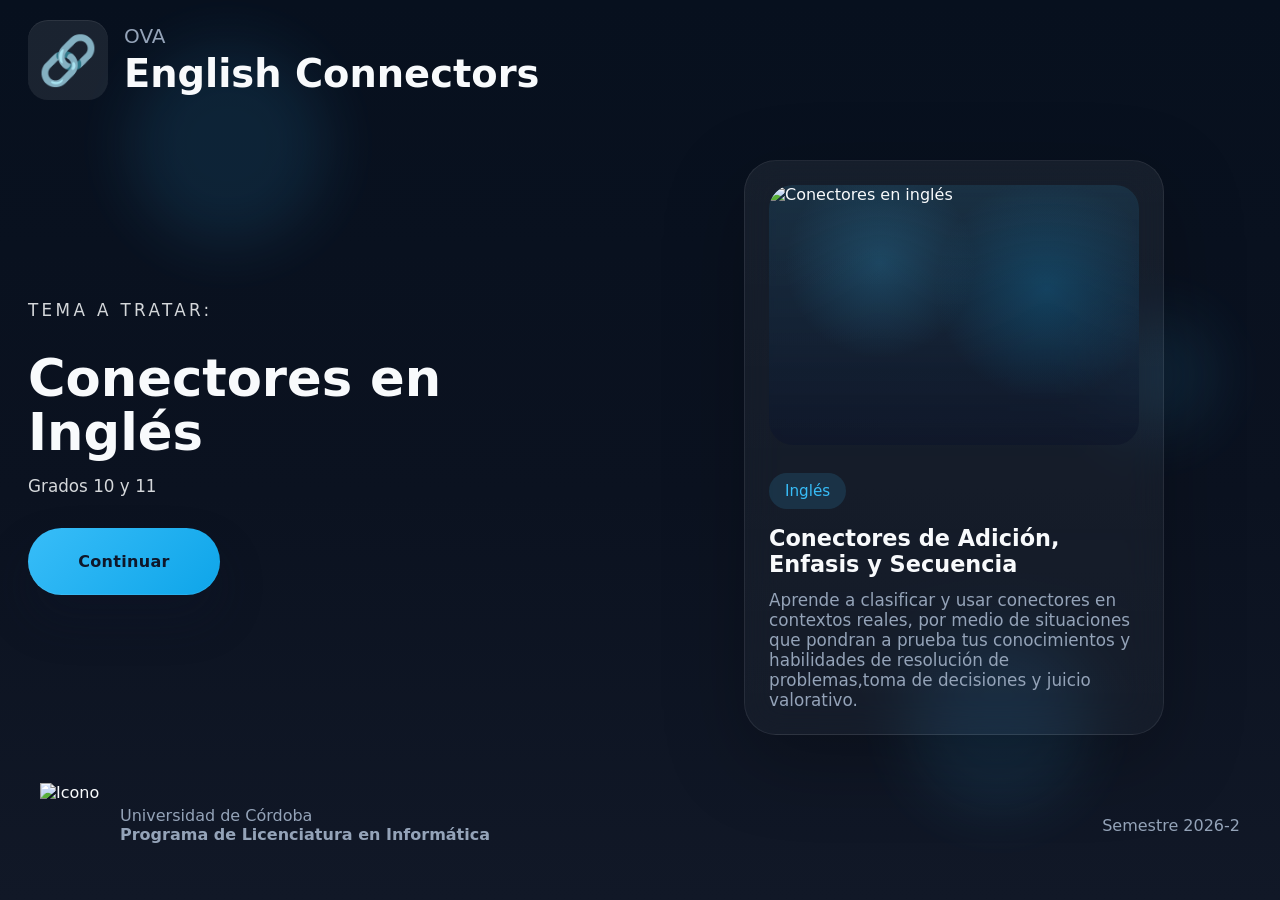
==== commit 48662425: "Merge pull request #3 from acevedocristian650-ai/w a" ====
--- a/index.html
+++ b/index.html
@@ -22,7 +22,7 @@
       <div class="hero-copy">
         <p class="eyebrow">Tema a tratar:</p>
         <h2>Conectores en Inglés</h2>
-        <p>OVA interactivo para aprender el uso de conectores en inglés.</p>
+        <p>Grados 10 y 11</p>
         <a class="button button-primary" href="dashboard.html">Continuar</a>
       </div>
 
@@ -34,7 +34,8 @@
           <div class="hero-copy-card">
             <span class="tag">Inglés</span>
             <h3>Conectores de Adición, Enfasis y Secuencia</h3>
-            <p>Aprende a clasificar y usar conectores en contextos reales.</p>
+            <p>Aprende a clasificar y usar conectores en contextos reales, por medio de situaciones que pondran a prueba tus conocimientos y habilidades de resolución de problemas,toma de decisiones y juicio valorativo.
+            </p>
           </div>
         </div>
       </div>
